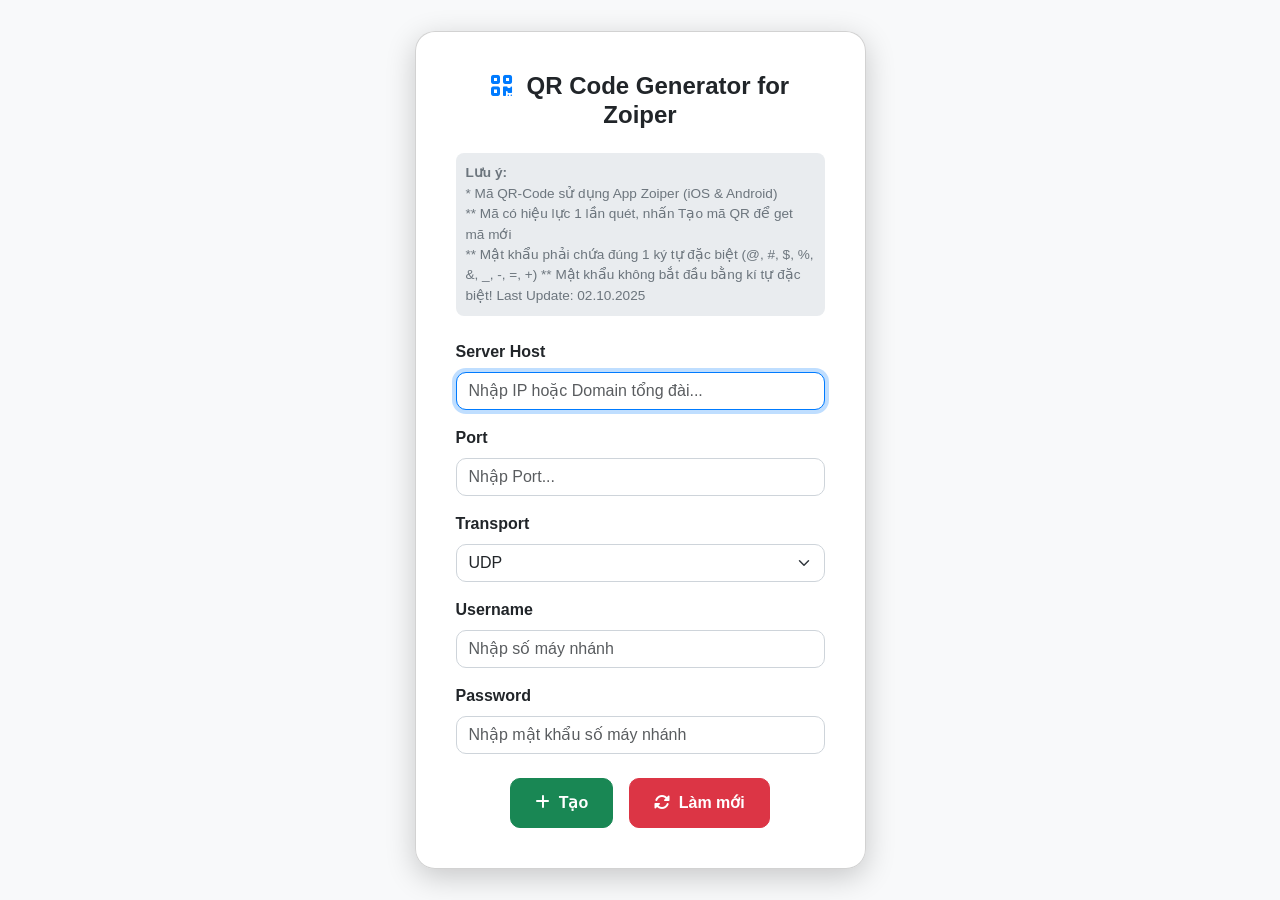
==== index.html @ 26982e1b "Update index.html" ====
<!DOCTYPE html>
<html lang="en">
<head>
  <title>QR Code Generator for Zoiper</title>
  <link rel="icon" type="image/x-icon" href="https://github.com/haona93/Zoiper-QRcode/blob/a298272859571792dbaa743cab54191235fa89ee/voip.png?raw=true">
  <meta charset="utf-8">
  <meta name="viewport" content="width=device-width, initial-scale=1">
  <link rel="stylesheet" href="https://cdn.jsdelivr.net/npm/bootstrap@5.3.0/dist/css/bootstrap.min.css">
  <link rel="stylesheet" href="https://cdnjs.cloudflare.com/ajax/libs/font-awesome/6.4.0/css/all.min.css">
  <style>
    body {
      background: url('https://github.com/haona93/Zoiper-QRcode/blob/main/High_resolution_wallpaper_background_ID_77701653372.jpg?raw=true') no-repeat center fixed;
      background-size: cover;
      background-color: #f8f9fa;
      font-family: 'Segoe UI', Tahoma, Geneva, Verdana, sans-serif;
      min-height: 100vh;
      display: flex;
      align-items: center;
      justify-content: center;
    }
    .card {
      border-radius: 20px;
      box-shadow: 0 8px 30px rgba(0, 0, 0, 0.2);
      background: rgba(255, 255, 255, 0.95);
      transition: transform 0.3s ease;
    }
    .card:hover {
      transform: translateY(-5px);
    }
    .form-control, .form-select {
      border-radius: 10px;
      border: 1px solid #ced4da;
      transition: border-color 0.3s, box-shadow 0.3s;
    }
    .form-control:focus, .form-select:focus {
      border-color: #007bff;
      box-shadow: 0 0 0 0.25rem rgba(0, 123, 255, 0.25);
    }
    .btn {
      border-radius: 10px;
      padding: 12px 24px;
      font-weight: 600;
      transition: transform 0.2s, background-color 0.3s;
    }
    .btn:hover {
      transform: translateY(-2px);
    }
    .note {
      font-size: 0.85rem;
      color: #6c757d;
      background: #e9ecef;
      padding: 10px;
      border-radius: 8px;
    }
    .header-icon {
      color: #007bff;
      font-size: 1.5rem;
    }
    .error-message {
      color: #dc3545;
      font-size: 0.9rem;
      display: none;
      margin-top: 5px;
    }
    .spinner {
      display: none;
      margin-left: 10px;
    }
    .modal-content {
      border-radius: 15px;
      background: rgba(255, 255, 255, 0.95);
    }
    .modal-body img {
      max-width: 100%;
      height: auto;
      display: block;
      margin: 0 auto;
    }
    .modal-body .error {
      color: #dc3545;
      text-align: center;
      font-weight: 500;
    }
    .toast-container {
      position: fixed;
      top: 20px;
      right: 20px;
      z-index: 1055;
    }
    .toast {
      border-radius: 10px;
      box-shadow: 0 4px 10px rgba(0, 0, 0, 0.2);
    }
  </style>
</head>
<body>
  <div class="container">
    <div class="row justify-content-center">
      <div class="col-md-6 col-lg-5">
        <div class="card p-4">
          <div class="card-body">
            <h4 class="text-center mb-4">
              <i class="fas fa-qrcode header-icon me-2"></i>
              <b>QR Code Generator for Zoiper</b>
            </h4>
            <p class="note mb-4">
              <b>Lưu ý:</b><br>
              * Mã QR-Code sử dụng App Zoiper (iOS & Android)<br>
              ** Mã có hiệu lực 1 lần quét, nhấn Tạo mã QR để get mã mới<br>
              ** Mật khẩu phải chứa đúng 1 ký tự đặc biệt (@, #, $, %, &, _, -, =, +)
              ** Mật khẩu không bắt đầu bằng kí tự đặc biệt!
              Last Update: 02.10.2025
            </p>
            <form id="myForm" onsubmit="return postQR();">
              <div class="mb-3">
                <label for="dm" class="form-label"><b>Server Host</b></label>
                <input type="text" class="form-control" id="dm" placeholder="Nhập IP hoặc Domain tổng đài..." required autofocus>
              </div>
              <div class="mb-3">
                <label for="tsp" class="form-label"><b>Port</b></label>
                <input type="text" class="form-control" id="tsp" placeholder="Nhập Port..." required pattern="\d+">
                <div id="tsp-error" class="error-message">Port phải là số.</div>
              </div>
              <div class="mb-3">
                <label for="transp" class="form-label"><b>Transport</b></label>
                <select class="form-select" id="transp" required>
                  <option value="0">UDP</option>
                  <option value="2">TLS</option>
                  <option value="1">TCP</option>
                </select>
              </div>
              <div class="mb-3">
                <label for="user" class="form-label"><b>Username</b></label>
                <input type="text" class="form-control" id="user" placeholder="Nhập số máy nhánh" required>
              </div>
              <div class="mb-4">
                <label for="pass" class="form-label"><b>Password</b></label>
                <input type="password" class="form-control" id="pass" placeholder="Nhập mật khẩu số máy nhánh" required>
                <div id="pass-error" class="error-message">Mật khẩu phải chứa đúng 1 ký tự đặc biệt (@, #, $, %, &, _, -, =, +).</div>
              </div>
              <div class="d-grid gap-2 d-md-flex justify-content-md-center">
                <button type="submit" class="btn btn-success me-md-2">
                  <i class="fas fa-plus me-1"></i> Tạo
                  <span class="spinner-border spinner-border-sm spinner"></span>
                </button>
                <button type="reset" class="btn btn-danger"><i class="fas fa-sync-alt me-1"></i> Làm mới</button>
              </div>
            </form>
          </div>
        </div>
      </div>
    </div>
  </div>

  <!-- Modal for displaying QR code -->
  <div class="modal fade" id="qrModal" tabindex="-1" aria-labelledby="qrModalLabel" aria-hidden="true">
    <div class="modal-dialog modal-dialog-centered">
      <div class="modal-content">
        <div class="modal-header">
          <h5 class="modal-title" id="qrModalLabel">Mã QR Zoiper</h5>
          <button type="button" class="btn-close" data-bs-dismiss="modal" aria-label="Close"></button>
        </div>
        <div class="modal-body">
          <div id="qr-error" class="error" style="display: none;">Không thể tải mã QR. Vui lòng kiểm tra thông tin hoặc thử lại.</div>
          <img id="qrImage" src="" alt="QR Code" style="display: none;">
        </div>
        <div class="modal-footer">
          <button type="button" class="btn btn-secondary" data-bs-dismiss="modal">Đóng</button>
        </div>
      </div>
    </div>
  </div>

  <!-- Toast container for notifications -->
  <div class="toast-container">
    <div class="toast" id="notificationToast" role="alert" aria-live="assertive" aria-atomic="true">
      <div class="toast-header">
        <strong class="me-auto" id="toastTitle"></strong>
        <button type="button" class="btn-close" data-bs-dismiss="toast" aria-label="Close"></button>
      </div>
      <div class="toast-body" id="toastBody"></div>
    </div>
  </div>

  <script src="https://cdn.jsdelivr.net/npm/bootstrap@5.3.0/dist/js/bootstrap.bundle.min.js"></script>
  <script>
    // Function to show toast notification
    function showToast(title, message, isError = true) {
      const toast = document.getElementById('notificationToast');
      const toastTitle = document.getElementById('toastTitle');
      const toastBody = document.getElementById('toastBody');
      toastTitle.textContent = title;
      toastBody.textContent = message;
      toast.classList.remove('bg-success', 'bg-danger', 'text-white');
      toast.classList.add(isError ? 'bg-danger' : 'bg-success', 'text-white');
      const bsToast = new bootstrap.Toast(toast);
      bsToast.show();
    }

    function postQR() {
// Get form inputs
  var u = document.getElementById("user").value.trim();
  var p = document.getElementById("pass").value.trim();
  var tsp = document.getElementById("tsp").value.trim();
  var dm = document.getElementById("dm").value.trim();
  var transp = document.getElementById("transp").value;

// Thêm timestamp để tạo URL mới mỗi lần (giải quyết vấn đề single-use)
  var ts = Date.now();  // Timestamp milliseconds hiện tại
      // Show spinner
      document.querySelector('.spinner').style.display = 'inline-block';

      // Reset error messages
      document.getElementById('tsp-error').style.display = 'none';
      document.getElementById('pass-error').style.display = 'none';
      document.getElementById('qr-error').style.display = 'none';
      document.getElementById('qrImage').style.display = 'none';

      // Validate inputs
      if (!u || !p || !tsp || !dm || !transp) {
        showToast('Lỗi', 'Vui lòng điền đầy đủ thông tin!');
        document.querySelector('.spinner').style.display = 'none';
        return false;
      }

      // Validate port (must be numeric)
      if (!/^\d+$/.test(tsp)) {
        document.getElementById('tsp-error').style.display = 'block';
        showToast('Lỗi', 'Port phải là số!');
        document.querySelector('.spinner').style.display = 'none';
        return false;
      }

      // Validate password (must contain exactly one special character)
      if (!/^[a-zA-Z0-9]*[@#$%&_\-=+][a-zA-Z0-9]*$/.test(p)) {
        document.getElementById('pass-error').style.display = 'block';
        showToast('Lỗi', 'Mật khẩu phải chứa đúng 1 ký tự đặc biệt (@, #, $, %, &, _, -, =, +) và không bắt đầu bằng KTDB!');
        document.querySelector('.spinner').style.display = 'none';
        return false;
      }

      // Encode inputs
      u = encodeURIComponent(u);
      p = encodeURIComponent(p);
      tsp = encodeURIComponent(tsp);
      dm = encodeURIComponent(dm);
      transp = encodeURIComponent(transp);

      // Construct URL
     // var url = `https://oem.zoiper.com/qr.php?provider_id=ae45d54c7179618d6e529a6219c0aa80&u=${u}&h=${dm}:${tsp}&p=${p}&tr=${transp}`;
      //console.log('Generated QR URL:', url); // Log URL for debugging
// Construct URL với tham số ts mới
  var url = `https://oem.zoiper.com/qr.php?provider_id=ae45d54c7179618d6e529a6219c0aa80&u=${u}&h=${dm}:${tsp}&p=${p}&tr=${transp}&ts=${ts}`;
      // Show QR code in modal
      try {
        var qrImage = document.getElementById('qrImage');
        qrImage.src = url;
        qrImage.style.display = 'none';
        qrImage.onerror = function() {
          console.error('Failed to load QR code from URL:', url);
          document.getElementById('qr-error').style.display = 'block';
          showToast('Lỗi', 'Không thể tải mã QR. Vui lòng kiểm tra thông tin hoặc thử lại.');
          document.querySelector('.spinner').style.display = 'none';
        };
        qrImage.onload = function() {
          document.getElementById('qrImage').style.display = 'block';
          document.querySelector('.spinner').style.display = 'none';
          showToast('Thành công', 'Tạo mã QR thành công, quét bằng Zoiper!', false);
          var modal = new bootstrap.Modal(document.getElementById('qrModal'));
          modal.show();
        };
      } catch (e) {
        console.error('Error generating QR code:', e);
        document.getElementById('qr-error').style.display = 'block';
        showToast('Lỗi', 'Lỗi khi tạo mã QR: ' + e.message);
        document.querySelector('.spinner').style.display = 'none';
      }

      return false;
    }

    // Reset form and error messages on reset button click
    document.querySelector('form').addEventListener('reset', function() {
      document.getElementById('tsp-error').style.display = 'none';
      document.getElementById('pass-error').style.display = 'none';
      document.getElementById('qr-error').style.display = 'none';
      document.getElementById('qrImage').style.display = 'none';
      document.querySelector('.spinner').style.display = 'none';
    });
  </script>
</body>
</html>
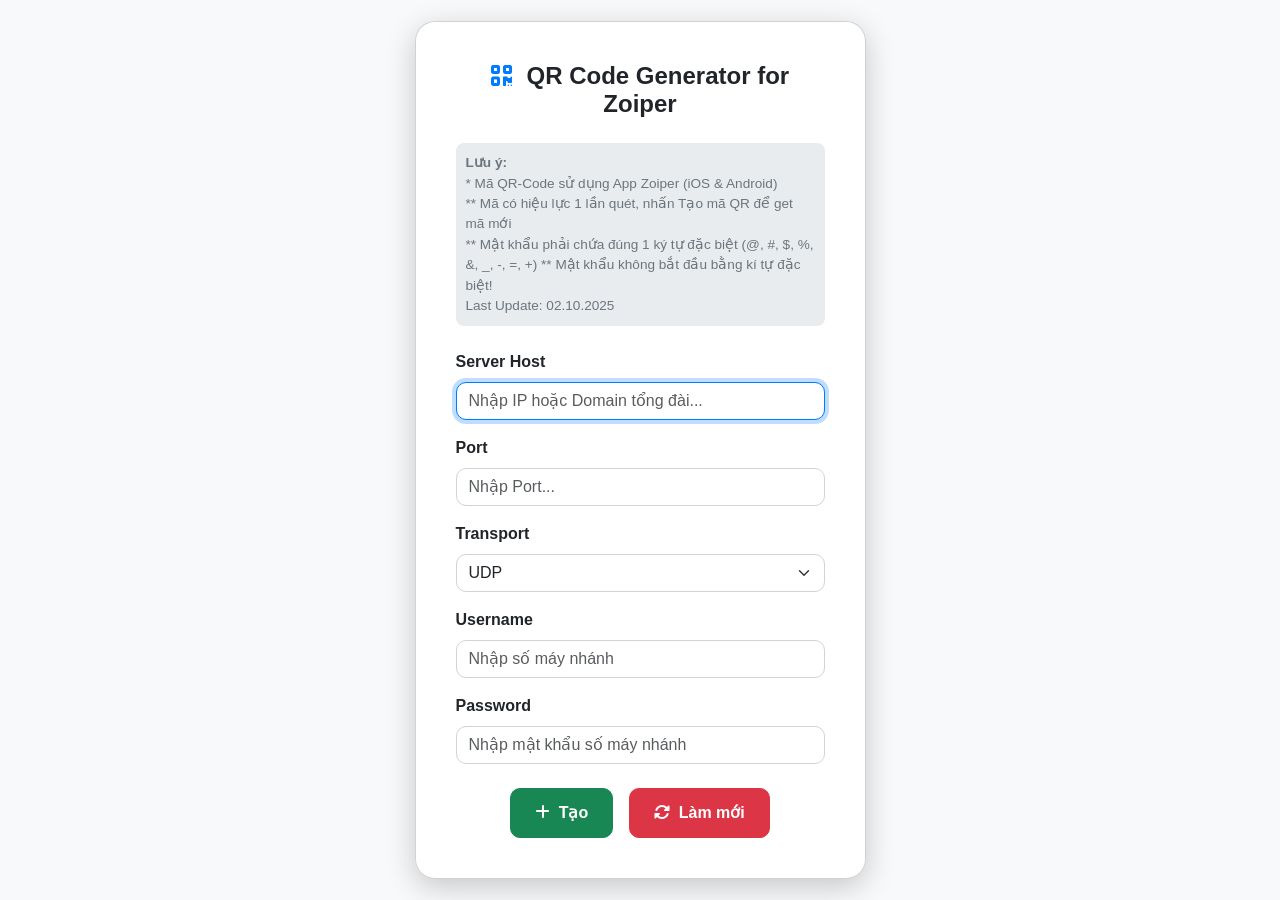
==== commit c66ea802: "Update index.html" ====
--- a/index.html
+++ b/index.html
@@ -108,7 +108,7 @@
               * Mã QR-Code sử dụng App Zoiper (iOS & Android)<br>
               ** Mã có hiệu lực 1 lần quét, nhấn Tạo mã QR để get mã mới<br>
               ** Mật khẩu phải chứa đúng 1 ký tự đặc biệt (@, #, $, %, &, _, -, =, +)
-              ** Mật khẩu không bắt đầu bằng kí tự đặc biệt!
+              ** Mật khẩu không bắt đầu bằng kí tự đặc biệt!<br>
               Last Update: 02.10.2025
             </p>
             <form id="myForm" onsubmit="return postQR();">
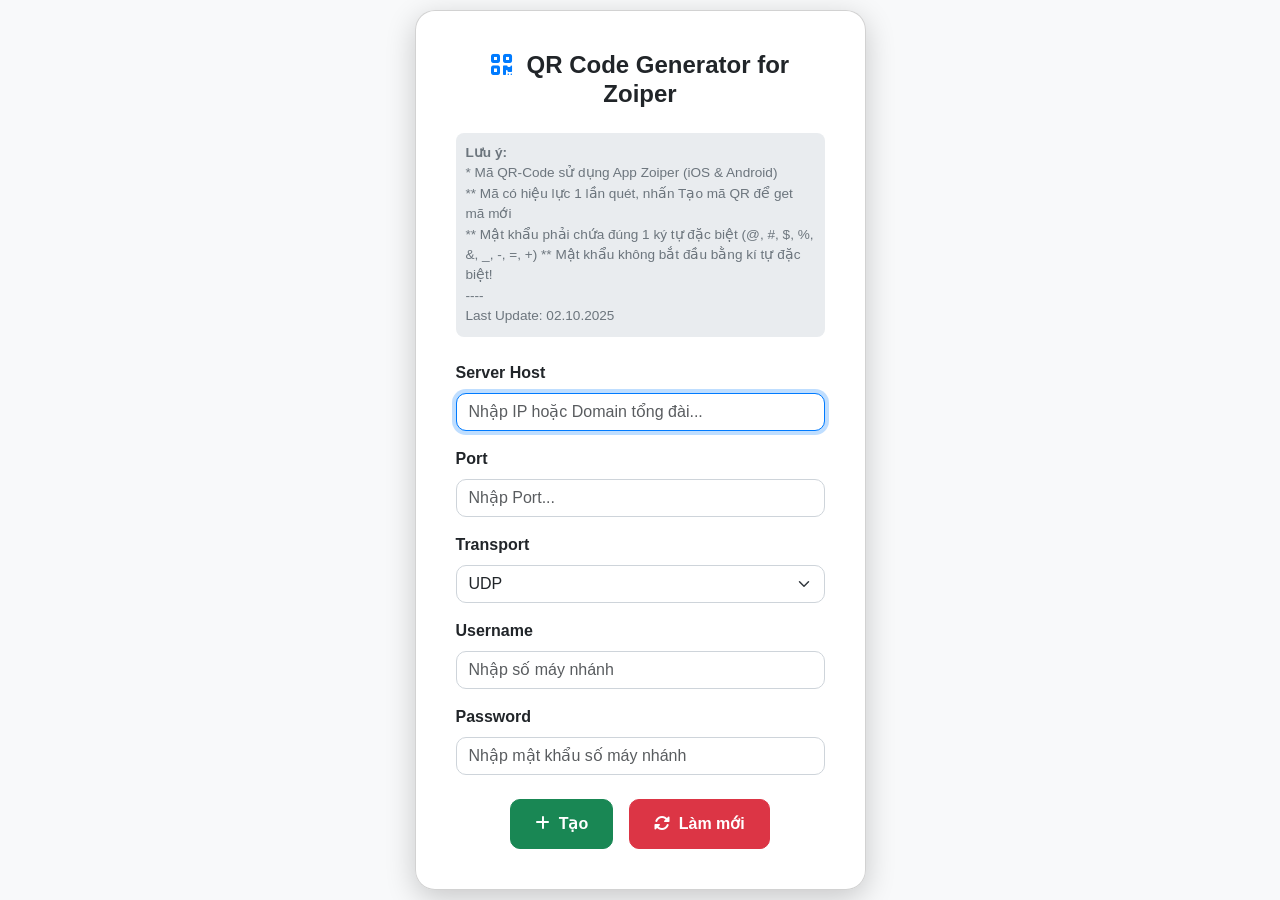
==== commit 65bff1e5: "Update index.html" ====
--- a/index.html
+++ b/index.html
@@ -109,6 +109,7 @@
               ** Mã có hiệu lực 1 lần quét, nhấn Tạo mã QR để get mã mới<br>
               ** Mật khẩu phải chứa đúng 1 ký tự đặc biệt (@, #, $, %, &, _, -, =, +)
               ** Mật khẩu không bắt đầu bằng kí tự đặc biệt!<br>
+              ----<br>
               Last Update: 02.10.2025
             </p>
             <form id="myForm" onsubmit="return postQR();">
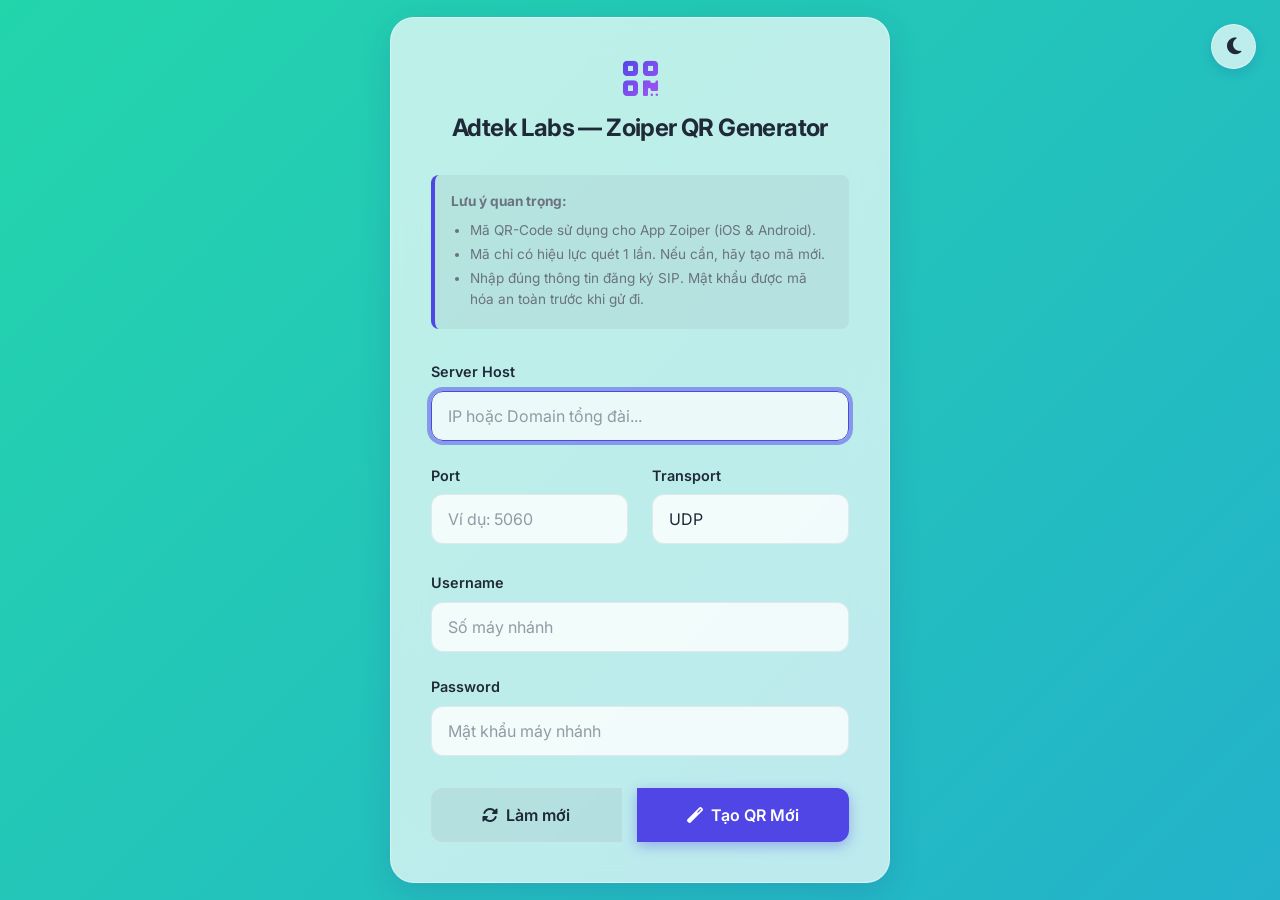
==== commit 14ec3e75: "refactor: tach CSS/JS rieng, giao dien Glassmorphism, dark mode, bo rang buoc mat khau" ====
--- a/index.html
+++ b/index.html
@@ -1,293 +1,123 @@
 <!DOCTYPE html>
-<html lang="en">
+<html lang="en" data-theme="light">
 <head>
-  <title>QR Code Generator for Zoiper</title>
-  <link rel="icon" type="image/x-icon" href="https://github.com/haona93/Zoiper-QRcode/blob/a298272859571792dbaa743cab54191235fa89ee/voip.png?raw=true">
   <meta charset="utf-8">
   <meta name="viewport" content="width=device-width, initial-scale=1">
+  <title>Adtek Labs - Zoiper QR Generator</title>
+  
+  <link rel="icon" type="image/x-icon" href="voip.png">
+  
+  <!-- Fonts & Icons -->
+  <link rel="stylesheet" href="https://cdnjs.cloudflare.com/ajax/libs/font-awesome/6.4.0/css/all.min.css">
+  <link href="https://fonts.googleapis.com/css2?family=Inter:wght@400;500;600;700&display=swap" rel="stylesheet">
+  
+  <!-- Bootstrap -->
   <link rel="stylesheet" href="https://cdn.jsdelivr.net/npm/bootstrap@5.3.0/dist/css/bootstrap.min.css">
-  <link rel="stylesheet" href="https://cdnjs.cloudflare.com/ajax/libs/font-awesome/6.4.0/css/all.min.css">
-  <style>
-    body {
-      background: url('https://github.com/haona93/Zoiper-QRcode/blob/main/High_resolution_wallpaper_background_ID_77701653372.jpg?raw=true') no-repeat center fixed;
-      background-size: cover;
-      background-color: #f8f9fa;
-      font-family: 'Segoe UI', Tahoma, Geneva, Verdana, sans-serif;
-      min-height: 100vh;
-      display: flex;
-      align-items: center;
-      justify-content: center;
-    }
-    .card {
-      border-radius: 20px;
-      box-shadow: 0 8px 30px rgba(0, 0, 0, 0.2);
-      background: rgba(255, 255, 255, 0.95);
-      transition: transform 0.3s ease;
-    }
-    .card:hover {
-      transform: translateY(-5px);
-    }
-    .form-control, .form-select {
-      border-radius: 10px;
-      border: 1px solid #ced4da;
-      transition: border-color 0.3s, box-shadow 0.3s;
-    }
-    .form-control:focus, .form-select:focus {
-      border-color: #007bff;
-      box-shadow: 0 0 0 0.25rem rgba(0, 123, 255, 0.25);
-    }
-    .btn {
-      border-radius: 10px;
-      padding: 12px 24px;
-      font-weight: 600;
-      transition: transform 0.2s, background-color 0.3s;
-    }
-    .btn:hover {
-      transform: translateY(-2px);
-    }
-    .note {
-      font-size: 0.85rem;
-      color: #6c757d;
-      background: #e9ecef;
-      padding: 10px;
-      border-radius: 8px;
-    }
-    .header-icon {
-      color: #007bff;
-      font-size: 1.5rem;
-    }
-    .error-message {
-      color: #dc3545;
-      font-size: 0.9rem;
-      display: none;
-      margin-top: 5px;
-    }
-    .spinner {
-      display: none;
-      margin-left: 10px;
-    }
-    .modal-content {
-      border-radius: 15px;
-      background: rgba(255, 255, 255, 0.95);
-    }
-    .modal-body img {
-      max-width: 100%;
-      height: auto;
-      display: block;
-      margin: 0 auto;
-    }
-    .modal-body .error {
-      color: #dc3545;
-      text-align: center;
-      font-weight: 500;
-    }
-    .toast-container {
-      position: fixed;
-      top: 20px;
-      right: 20px;
-      z-index: 1055;
-    }
-    .toast {
-      border-radius: 10px;
-      box-shadow: 0 4px 10px rgba(0, 0, 0, 0.2);
-    }
-  </style>
+  
+  <!-- Custom CSS -->
+  <link rel="stylesheet" href="css/style.css">
 </head>
 <body>
-  <div class="container">
-    <div class="row justify-content-center">
-      <div class="col-md-6 col-lg-5">
-        <div class="card p-4">
-          <div class="card-body">
-            <h4 class="text-center mb-4">
-              <i class="fas fa-qrcode header-icon me-2"></i>
-              <b>QR Code Generator for Zoiper</b>
-            </h4>
-            <p class="note mb-4">
-              <b>Lưu ý:</b><br>
-              * Mã QR-Code sử dụng App Zoiper (iOS & Android)<br>
-              ** Mã có hiệu lực 1 lần quét, nhấn Tạo mã QR để get mã mới<br>
-              ** Mật khẩu phải chứa đúng 1 ký tự đặc biệt (@, #, $, %, &, _, -, =, +)
-              ** Mật khẩu không bắt đầu bằng kí tự đặc biệt!<br>
-              ----<br>
-              Last Update: 02.10.2025
-            </p>
-            <form id="myForm" onsubmit="return postQR();">
-              <div class="mb-3">
-                <label for="dm" class="form-label"><b>Server Host</b></label>
-                <input type="text" class="form-control" id="dm" placeholder="Nhập IP hoặc Domain tổng đài..." required autofocus>
-              </div>
-              <div class="mb-3">
-                <label for="tsp" class="form-label"><b>Port</b></label>
-                <input type="text" class="form-control" id="tsp" placeholder="Nhập Port..." required pattern="\d+">
-                <div id="tsp-error" class="error-message">Port phải là số.</div>
-              </div>
-              <div class="mb-3">
-                <label for="transp" class="form-label"><b>Transport</b></label>
-                <select class="form-select" id="transp" required>
-                  <option value="0">UDP</option>
-                  <option value="2">TLS</option>
-                  <option value="1">TCP</option>
-                </select>
-              </div>
-              <div class="mb-3">
-                <label for="user" class="form-label"><b>Username</b></label>
-                <input type="text" class="form-control" id="user" placeholder="Nhập số máy nhánh" required>
-              </div>
-              <div class="mb-4">
-                <label for="pass" class="form-label"><b>Password</b></label>
-                <input type="password" class="form-control" id="pass" placeholder="Nhập mật khẩu số máy nhánh" required>
-                <div id="pass-error" class="error-message">Mật khẩu phải chứa đúng 1 ký tự đặc biệt (@, #, $, %, &, _, -, =, +).</div>
-              </div>
-              <div class="d-grid gap-2 d-md-flex justify-content-md-center">
-                <button type="submit" class="btn btn-success me-md-2">
-                  <i class="fas fa-plus me-1"></i> Tạo
-                  <span class="spinner-border spinner-border-sm spinner"></span>
-                </button>
-                <button type="reset" class="btn btn-danger"><i class="fas fa-sync-alt me-1"></i> Làm mới</button>
-              </div>
-            </form>
+
+  <!-- Theme Toggle Button -->
+  <button id="theme-toggle" class="theme-toggle" aria-label="Toggle Dark Mode" title="Toggle Mode">
+    <i class="fas fa-moon"></i>
+    <i class="fas fa-sun"></i>
+  </button>
+
+  <div class="container h-100 d-flex align-items-center justify-content-center">
+    <!-- Main Glass Card -->
+    <div class="glass-card">
+      <div class="card-header">
+        <i class="fas fa-qrcode header-icon"></i>
+        <h4>Adtek Labs &mdash; Zoiper QR Generator</h4>
+      </div>
+      
+      <div class="info-banner">
+        <b>Lưu ý quan trọng:</b>
+        <ul>
+          <li>Mã QR-Code sử dụng cho App Zoiper (iOS & Android).</li>
+          <li>Mã chỉ có hiệu lực quét 1 lần. Nếu cần, hãy tạo mã mới.</li>
+          <li>Nhập đúng thông tin đăng ký SIP. Mật khẩu được mã hóa an toàn trước khi gử đi.</li>
+        </ul>
+      </div>
+
+      <form id="qrForm">
+        <div class="form-group">
+          <label for="dm" class="form-label">Server Host</label>
+          <input type="text" class="form-control" id="dm" placeholder="IP hoặc Domain tổng đài..." required autofocus>
+        </div>
+
+        <div class="row">
+          <div class="col-md-6 form-group">
+            <label for="tsp" class="form-label">Port</label>
+            <input type="text" class="form-control" id="tsp" placeholder="Ví dụ: 5060" required pattern="\d+">
+            <div id="tsp-error" class="error-message"><i class="fas fa-exclamation-circle"></i> Port phải là số.</div>
           </div>
+          <div class="col-md-6 form-group">
+            <label for="transp" class="form-label">Transport</label>
+            <select class="form-select" id="transp" required>
+              <option value="0">UDP</option>
+              <option value="1">TCP</option>
+              <option value="2">TLS</option>
+            </select>
+          </div>
+        </div>
+
+        <div class="form-group">
+          <label for="user" class="form-label">Username</label>
+          <input type="text" class="form-control" id="user" placeholder="Số máy nhánh" required>
+        </div>
+
+        <div class="form-group mb-4">
+          <label for="pass" class="form-label">Password</label>
+          <input type="password" class="form-control" id="pass" placeholder="Mật khẩu máy nhánh" required>
+        </div>
+
+        <div class="btn-group">
+          <button type="button" id="resetBtn" class="btn btn-secondary" onclick="document.getElementById('qrForm').reset()">
+            <i class="fas fa-sync-alt"></i> Làm mới
+          </button>
+          <button type="submit" id="submitBtn" class="btn btn-primary">
+            <i class="fas fa-magic"></i> Tạo QR Mới
+            <div class="spinner"></div>
+          </button>
+        </div>
+      </form>
+    </div>
+  </div>
+
+  <!-- QR Modal -->
+  <div class="modal fade" id="qrModal" tabindex="-1" aria-labelledby="qrModalLabel" aria-hidden="true">
+    <div class="modal-dialog modal-dialog-centered modal-sm">
+      <div class="modal-content glass-modal text-center p-3">
+        <div class="modal-header border-0 pb-0 justify-content-between">
+          <h5 class="modal-title w-100" id="qrModalLabel">Mã QR Của Bạn</h5>
+          <button type="button" class="btn-close" data-bs-dismiss="modal" aria-label="Close"></button>
+        </div>
+        <div class="modal-body">
+          <div id="qr-error" class="error-message text-center" style="display:none;">Không thể tải mã QR!</div>
+          <img id="qrImage" src="" alt="QR Code" class="img-fluid mx-auto d-block rounded" style="display: none; max-width: 200px;">
+          <p class="text-muted mt-3 small mb-0">Quét mã này bằng Zoiper trên điện thoại của bạn.</p>
         </div>
       </div>
     </div>
   </div>
 
-  <!-- Modal for displaying QR code -->
-  <div class="modal fade" id="qrModal" tabindex="-1" aria-labelledby="qrModalLabel" aria-hidden="true">
-    <div class="modal-dialog modal-dialog-centered">
-      <div class="modal-content">
-        <div class="modal-header">
-          <h5 class="modal-title" id="qrModalLabel">Mã QR Zoiper</h5>
-          <button type="button" class="btn-close" data-bs-dismiss="modal" aria-label="Close"></button>
-        </div>
-        <div class="modal-body">
-          <div id="qr-error" class="error" style="display: none;">Không thể tải mã QR. Vui lòng kiểm tra thông tin hoặc thử lại.</div>
-          <img id="qrImage" src="" alt="QR Code" style="display: none;">
-        </div>
-        <div class="modal-footer">
-          <button type="button" class="btn btn-secondary" data-bs-dismiss="modal">Đóng</button>
-        </div>
+  <!-- Toast Notification -->
+  <div class="toast-container position-fixed top-0 end-0 p-3">
+    <div id="notificationToast" class="toast border-0" role="alert" aria-live="assertive" aria-atomic="true">
+      <div class="toast-header bg-transparent text-white border-0">
+        <strong class="me-auto" id="toastTitle"></strong>
+        <button type="button" class="btn-close btn-close-white" data-bs-dismiss="toast" aria-label="Close"></button>
       </div>
+      <div class="toast-body fw-medium" id="toastBody"></div>
     </div>
   </div>
 
-  <!-- Toast container for notifications -->
-  <div class="toast-container">
-    <div class="toast" id="notificationToast" role="alert" aria-live="assertive" aria-atomic="true">
-      <div class="toast-header">
-        <strong class="me-auto" id="toastTitle"></strong>
-        <button type="button" class="btn-close" data-bs-dismiss="toast" aria-label="Close"></button>
-      </div>
-      <div class="toast-body" id="toastBody"></div>
-    </div>
-  </div>
+  <!-- Bootstrap & Custom JS -->
+  <script src="https://cdn.jsdelivr.net/npm/bootstrap@5.3.0/dist/js/bootstrap.bundle.min.js"></script>
+  <script src="js/main.js"></script>
 
-  <script src="https://cdn.jsdelivr.net/npm/bootstrap@5.3.0/dist/js/bootstrap.bundle.min.js"></script>
-  <script>
-    // Function to show toast notification
-    function showToast(title, message, isError = true) {
-      const toast = document.getElementById('notificationToast');
-      const toastTitle = document.getElementById('toastTitle');
-      const toastBody = document.getElementById('toastBody');
-      toastTitle.textContent = title;
-      toastBody.textContent = message;
-      toast.classList.remove('bg-success', 'bg-danger', 'text-white');
-      toast.classList.add(isError ? 'bg-danger' : 'bg-success', 'text-white');
-      const bsToast = new bootstrap.Toast(toast);
-      bsToast.show();
-    }
-
-    function postQR() {
-// Get form inputs
-  var u = document.getElementById("user").value.trim();
-  var p = document.getElementById("pass").value.trim();
-  var tsp = document.getElementById("tsp").value.trim();
-  var dm = document.getElementById("dm").value.trim();
-  var transp = document.getElementById("transp").value;
-
-// Thêm timestamp để tạo URL mới mỗi lần (giải quyết vấn đề single-use)
-  var ts = Date.now();  // Timestamp milliseconds hiện tại
-      // Show spinner
-      document.querySelector('.spinner').style.display = 'inline-block';
-
-      // Reset error messages
-      document.getElementById('tsp-error').style.display = 'none';
-      document.getElementById('pass-error').style.display = 'none';
-      document.getElementById('qr-error').style.display = 'none';
-      document.getElementById('qrImage').style.display = 'none';
-
-      // Validate inputs
-      if (!u || !p || !tsp || !dm || !transp) {
-        showToast('Lỗi', 'Vui lòng điền đầy đủ thông tin!');
-        document.querySelector('.spinner').style.display = 'none';
-        return false;
-      }
-
-      // Validate port (must be numeric)
-      if (!/^\d+$/.test(tsp)) {
-        document.getElementById('tsp-error').style.display = 'block';
-        showToast('Lỗi', 'Port phải là số!');
-        document.querySelector('.spinner').style.display = 'none';
-        return false;
-      }
-
-      // Validate password (must contain exactly one special character)
-      if (!/^[a-zA-Z0-9]*[@#$%&_\-=+][a-zA-Z0-9]*$/.test(p)) {
-        document.getElementById('pass-error').style.display = 'block';
-        showToast('Lỗi', 'Mật khẩu phải chứa đúng 1 ký tự đặc biệt (@, #, $, %, &, _, -, =, +) và không bắt đầu bằng KTDB!');
-        document.querySelector('.spinner').style.display = 'none';
-        return false;
-      }
-
-      // Encode inputs
-      u = encodeURIComponent(u);
-      p = encodeURIComponent(p);
-      tsp = encodeURIComponent(tsp);
-      dm = encodeURIComponent(dm);
-      transp = encodeURIComponent(transp);
-
-      // Construct URL
-     // var url = `https://oem.zoiper.com/qr.php?provider_id=ae45d54c7179618d6e529a6219c0aa80&u=${u}&h=${dm}:${tsp}&p=${p}&tr=${transp}`;
-      //console.log('Generated QR URL:', url); // Log URL for debugging
-// Construct URL với tham số ts mới
-  var url = `https://oem.zoiper.com/qr.php?provider_id=ae45d54c7179618d6e529a6219c0aa80&u=${u}&h=${dm}:${tsp}&p=${p}&tr=${transp}&ts=${ts}`;
-      // Show QR code in modal
-      try {
-        var qrImage = document.getElementById('qrImage');
-        qrImage.src = url;
-        qrImage.style.display = 'none';
-        qrImage.onerror = function() {
-          console.error('Failed to load QR code from URL:', url);
-          document.getElementById('qr-error').style.display = 'block';
-          showToast('Lỗi', 'Không thể tải mã QR. Vui lòng kiểm tra thông tin hoặc thử lại.');
-          document.querySelector('.spinner').style.display = 'none';
-        };
-        qrImage.onload = function() {
-          document.getElementById('qrImage').style.display = 'block';
-          document.querySelector('.spinner').style.display = 'none';
-          showToast('Thành công', 'Tạo mã QR thành công, quét bằng Zoiper!', false);
-          var modal = new bootstrap.Modal(document.getElementById('qrModal'));
-          modal.show();
-        };
-      } catch (e) {
-        console.error('Error generating QR code:', e);
-        document.getElementById('qr-error').style.display = 'block';
-        showToast('Lỗi', 'Lỗi khi tạo mã QR: ' + e.message);
-        document.querySelector('.spinner').style.display = 'none';
-      }
-
-      return false;
-    }
-
-    // Reset form and error messages on reset button click
-    document.querySelector('form').addEventListener('reset', function() {
-      document.getElementById('tsp-error').style.display = 'none';
-      document.getElementById('pass-error').style.display = 'none';
-      document.getElementById('qr-error').style.display = 'none';
-      document.getElementById('qrImage').style.display = 'none';
-      document.querySelector('.spinner').style.display = 'none';
-    });
-  </script>
 </body>
 </html>
--- a/css/style.css
+++ b/css/style.css
@@ -0,0 +1,362 @@
+:root {
+  /* Colors */
+  --primary-color: #4f46e5;
+  --primary-hover: #4338ca;
+  --bg-gradient-1: #ee7752;
+  --bg-gradient-2: #e73c7e;
+  --bg-gradient-3: #23a6d5;
+  --bg-gradient-4: #23d5ab;
+  
+  /* Glassmorphism Light */
+  --glass-bg: rgba(255, 255, 255, 0.7);
+  --glass-border: rgba(255, 255, 255, 0.4);
+  --glass-shadow: rgba(31, 38, 135, 0.15);
+  
+  /* Text */
+  --text-main: #1f2937;
+  --text-muted: #6b7280;
+  
+  /* Inputs */
+  --input-bg: rgba(255, 255, 255, 0.8);
+  --input-border: rgba(209, 213, 219, 0.5);
+  --input-focus: rgba(79, 70, 229, 0.5);
+  
+  /* Utilities */
+  --border-radius-lg: 24px;
+  --border-radius-md: 12px;
+  --transition: all 0.3s cubic-bezier(0.4, 0, 0.2, 1);
+}
+
+[data-theme="dark"] {
+  --primary-color: #6366f1;
+  --primary-hover: #818cf8;
+  
+  /* Dark animated gradient */
+  --bg-gradient-1: #0f2027;
+  --bg-gradient-2: #203a43;
+  --bg-gradient-3: #2c5364;
+  --bg-gradient-4: #15222b;
+  
+  /* Glassmorphism Dark */
+  --glass-bg: rgba(17, 24, 39, 0.75);
+  --glass-border: rgba(255, 255, 255, 0.08);
+  --glass-shadow: rgba(0, 0, 0, 0.4);
+  
+  /* Text */
+  --text-main: #f3f4f6;
+  --text-muted: #9ca3af;
+  
+  /* Inputs */
+  --input-bg: rgba(55, 65, 81, 0.85);
+  --input-border: rgba(107, 114, 128, 0.5);
+  --input-focus: rgba(99, 102, 241, 0.5);
+}
+
+@keyframes gradientBG {
+  0% { background-position: 0% 50%; }
+  50% { background-position: 100% 50%; }
+  100% { background-position: 0% 50%; }
+}
+
+body {
+  font-family: 'Inter', system-ui, -apple-system, sans-serif;
+  margin: 0;
+  padding: 0;
+  min-height: 100vh;
+  display: flex;
+  align-items: center;
+  justify-content: center;
+  background: linear-gradient(-45deg, var(--bg-gradient-1), var(--bg-gradient-2), var(--bg-gradient-3), var(--bg-gradient-4));
+  background-size: 400% 400%;
+  animation: gradientBG 15s ease infinite;
+  color: var(--text-main);
+  transition: var(--transition);
+}
+
+/* Glass Card */
+.glass-card {
+  background: var(--glass-bg);
+  backdrop-filter: blur(16px);
+  -webkit-backdrop-filter: blur(16px);
+  border: 1px solid var(--glass-border);
+  border-radius: var(--border-radius-lg);
+  box-shadow: 0 8px 32px 0 var(--glass-shadow);
+  padding: 2.5rem;
+  width: 100%;
+  max-width: 500px;
+  transition: var(--transition);
+}
+
+/* Header */
+.card-header {
+  text-align: center;
+  margin-bottom: 2rem;
+}
+
+.header-icon {
+  font-size: 2.5rem;
+  color: var(--primary-color);
+  margin-bottom: 1rem;
+  display: inline-block;
+  background: linear-gradient(135deg, var(--primary-color), #a855f7);
+  -webkit-background-clip: text;
+  background-clip: text;
+  -webkit-text-fill-color: transparent;
+  animation: pulse 2s infinite;
+}
+
+@keyframes pulse {
+  0% { transform: scale(1); }
+  50% { transform: scale(1.05); }
+  100% { transform: scale(1); }
+}
+
+h4 {
+  font-weight: 700;
+  margin: 0;
+  color: var(--text-main);
+  letter-spacing: -0.025em;
+}
+
+/* Note Banner */
+.info-banner {
+  background: rgba(107, 114, 128, 0.1);
+  border-left: 4px solid var(--primary-color);
+  border-radius: 8px;
+  padding: 1rem;
+  margin-bottom: 2rem;
+  font-size: 0.85rem;
+  color: var(--text-muted);
+}
+.info-banner ul {
+  padding-left: 1.2rem;
+  margin-top: 0.5rem;
+  margin-bottom: 0;
+}
+.info-banner li {
+  margin-bottom: 0.25rem;
+}
+
+/* Form Controls */
+.form-label {
+  font-weight: 600;
+  font-size: 0.9rem;
+  margin-bottom: 0.5rem;
+  color: var(--text-main);
+  display: block;
+}
+
+.form-control, .form-select {
+  background: var(--input-bg);
+  border: 1px solid var(--input-border);
+  border-radius: var(--border-radius-md);
+  color: var(--text-main);
+  padding: 0.75rem 1rem;
+  width: 100%;
+  margin-bottom: 0.25rem;
+  box-sizing: border-box;
+  font-family: inherit;
+  font-size: 1rem;
+  transition: var(--transition);
+}
+
+/* Fix for dark mode - ensure select option text visible */
+.form-select option {
+  background: #1f2937;
+  color: #f3f4f6;
+}
+
+[data-theme="light"] .form-select option {
+  background: #ffffff;
+  color: #1f2937;
+}
+
+.form-control::placeholder {
+  color: var(--text-muted);
+  opacity: 0.7;
+}
+
+.form-control:focus, .form-select:focus {
+  outline: none;
+  border-color: var(--primary-color);
+  box-shadow: 0 0 0 4px var(--input-focus);
+  background: var(--glass-bg);
+}
+
+/* Dark mode: force light text on inputs - override Bootstrap */
+[data-theme="dark"] .form-control,
+[data-theme="dark"] .form-select {
+  background-color: rgba(55, 65, 81, 0.9) !important;
+  color: #f3f4f6 !important;
+  border-color: rgba(107, 114, 128, 0.6) !important;
+}
+
+[data-theme="dark"] .form-control::placeholder {
+  color: #9ca3af !important;
+  opacity: 1 !important;
+}
+
+[data-theme="dark"] .form-control:focus,
+[data-theme="dark"] .form-select:focus {
+  background-color: rgba(55, 65, 81, 0.95) !important;
+  color: #f9fafb !important;
+  border-color: #6366f1 !important;
+  box-shadow: 0 0 0 4px rgba(99, 102, 241, 0.35) !important;
+}
+
+[data-theme="dark"] .form-select option {
+  background-color: #374151;
+  color: #f3f4f6;
+}
+
+.form-group {
+  margin-bottom: 1.5rem;
+  position: relative;
+}
+
+/* Error messages */
+.error-message {
+  color: #ef4444;
+  font-size: 0.8rem;
+  margin-top: 0.25rem;
+  display: none;
+  animation: slideDown 0.2s ease-out;
+}
+
+@keyframes slideDown {
+  from { opacity: 0; transform: translateY(-5px); }
+  to { opacity: 1; transform: translateY(0); }
+}
+
+/* Buttons */
+.btn-group {
+  display: flex;
+  gap: 1rem;
+  margin-top: 2rem;
+}
+
+.btn {
+  flex: 1;
+  border: none;
+  border-radius: var(--border-radius-md);
+  padding: 0.875rem 1.5rem;
+  font-weight: 600;
+  font-size: 1rem;
+  cursor: pointer;
+  display: flex;
+  align-items: center;
+  justify-content: center;
+  gap: 0.5rem;
+  transition: var(--transition);
+}
+
+.btn-primary {
+  background: var(--primary-color);
+  color: white;
+  box-shadow: 0 4px 14px 0 rgba(79, 70, 229, 0.39);
+}
+
+.btn-primary:hover {
+  background: var(--primary-hover);
+  transform: translateY(-2px);
+  box-shadow: 0 6px 20px rgba(79, 70, 229, 0.23);
+}
+
+.btn-secondary {
+  background: rgba(107, 114, 128, 0.1);
+  color: var(--text-main);
+  border: 1px solid var(--input-border);
+}
+
+.btn-secondary:hover {
+  background: rgba(107, 114, 128, 0.2);
+  transform: translateY(-2px);
+}
+
+/* Spinner */
+.spinner {
+  width: 1.25rem;
+  height: 1.25rem;
+  border: 2px solid rgba(255,255,255,0.3);
+  border-radius: 50%;
+  border-top-color: white;
+  animation: spin 1s ease-in-out infinite;
+  display: none;
+}
+
+@keyframes spin {
+  to { transform: rotate(360deg); }
+}
+
+/* Modal Customization */
+.modal-content.glass-modal {
+  background: var(--glass-bg);
+  backdrop-filter: blur(20px);
+  border: 1px solid var(--glass-border);
+  color: var(--text-main);
+  border-radius: var(--border-radius-lg);
+}
+
+.modal-header {
+  border-bottom: 1px solid var(--input-border);
+}
+
+.modal-title {
+  font-weight: 700;
+}
+
+.btn-close {
+  filter: var(--close-btn-filter, none);
+}
+
+[data-theme="dark"] .btn-close {
+  --close-btn-filter: invert(1) grayscale(100%) brightness(200%);
+}
+
+.modal-footer {
+  border-top: 1px solid var(--input-border);
+}
+
+/* Theme Toggle */
+.theme-toggle {
+  position: fixed;
+  top: 1.5rem;
+  right: 1.5rem;
+  background: var(--glass-bg);
+  backdrop-filter: blur(10px);
+  border: 1px solid var(--glass-border);
+  border-radius: 50%;
+  width: 45px;
+  height: 45px;
+  display: flex;
+  align-items: center;
+  justify-content: center;
+  cursor: pointer;
+  color: var(--text-main);
+  font-size: 1.2rem;
+  box-shadow: 0 4px 12px var(--glass-shadow);
+  transition: var(--transition);
+  z-index: 100;
+}
+
+.theme-toggle:hover {
+  transform: rotate(15deg) scale(1.1);
+}
+
+.theme-toggle .fa-sun { display: none; }
+.theme-toggle .fa-moon { display: block; }
+
+[data-theme="dark"] .theme-toggle .fa-sun { display: block; }
+[data-theme="dark"] .theme-toggle .fa-moon { display: none; }
+
+/* Mobile optimization */
+@media (max-width: 576px) {
+  .glass-card {
+    border-radius: 0;
+    min-height: 100vh;
+    padding: 2rem 1.5rem;
+  }
+  body {
+    align-items: flex-start;
+  }
+}
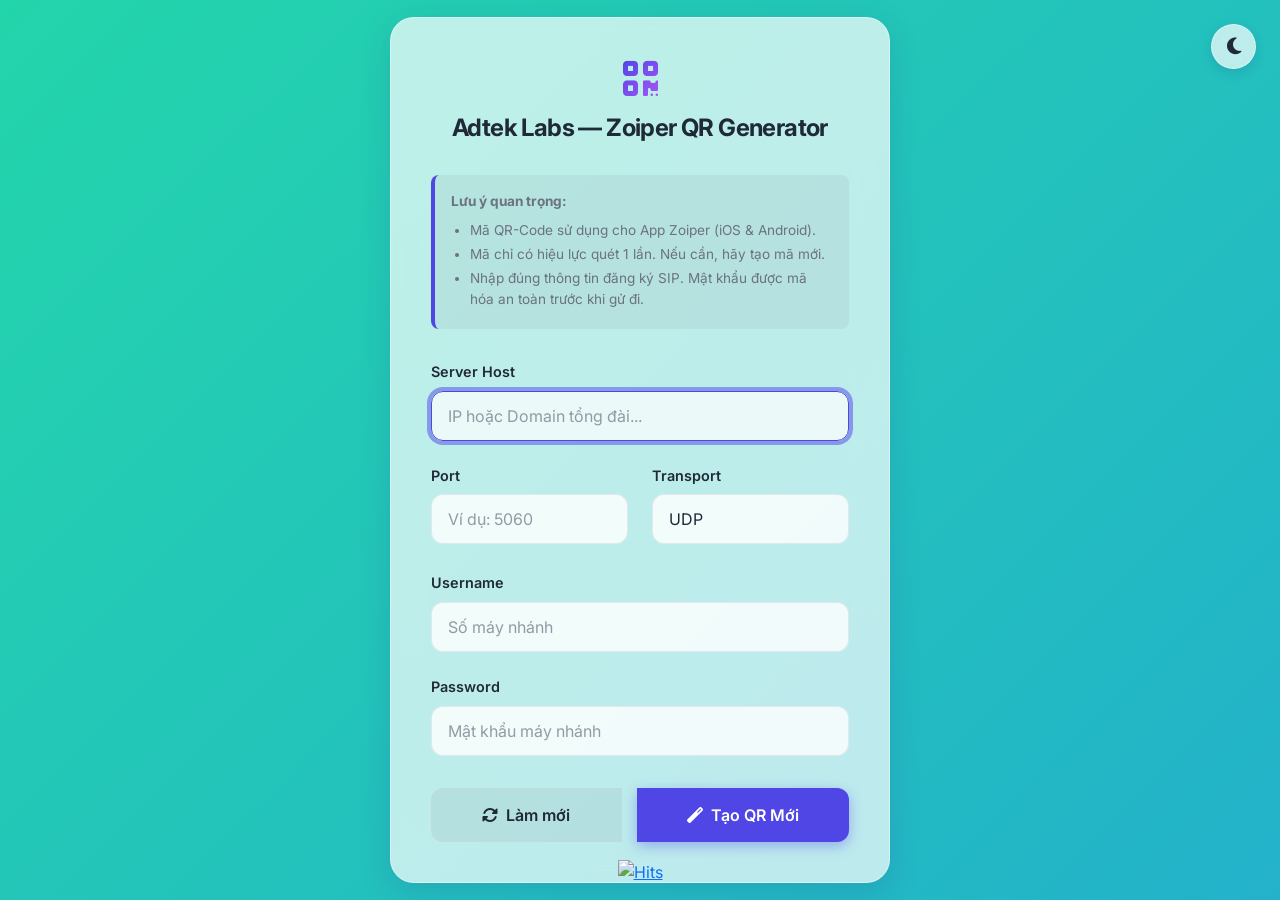
==== commit cb16a625: "feat: hien thi so luot truy cap" ====
--- a/index.html
+++ b/index.html
@@ -87,6 +87,11 @@
     </div>
   </div>
 
+  <!-- Footer with Visitor Counter -->
+  <div class="fixed-bottom text-center mb-3">
+    <a href="https://hits.seeyoufarm.com"><img src="https://hits.seeyoufarm.com/api/count/incr/badge.svg?url=https%3A%2F%2Fadtek93.github.io%2Fzoiper-qrcode&count_bg=%234F46E5&title_bg=%23555555&icon=&icon_color=%23E7E7E7&title=L%C6%B0%E1%BB%A3t+truy+c%E1%BA%ADp&edge_flat=false" alt="Hits"/></a>
+  </div>
+
   <!-- QR Modal -->
   <div class="modal fade" id="qrModal" tabindex="-1" aria-labelledby="qrModalLabel" aria-hidden="true">
     <div class="modal-dialog modal-dialog-centered modal-sm">
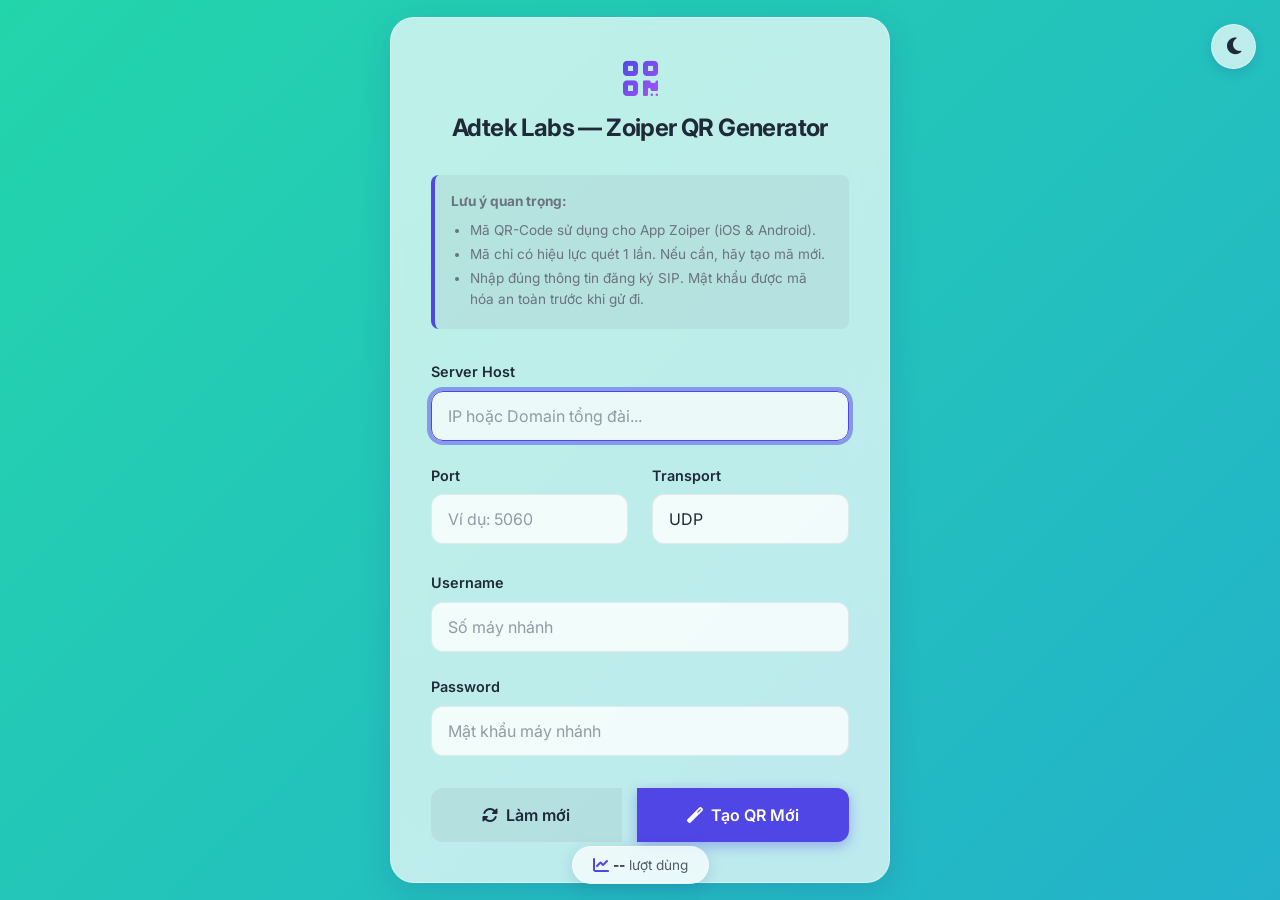
==== commit 599038f7: "feat: doi counter sang html glassmorphism ket hop counterapi.dev" ====
--- a/index.html
+++ b/index.html
@@ -89,7 +89,11 @@
 
   <!-- Footer with Visitor Counter -->
   <div class="fixed-bottom text-center mb-3">
-    <a href="https://hits.seeyoufarm.com"><img src="https://hits.seeyoufarm.com/api/count/incr/badge.svg?url=https%3A%2F%2Fadtek93.github.io%2Fzoiper-qrcode&count_bg=%234F46E5&title_bg=%23555555&icon=&icon_color=%23E7E7E7&title=L%C6%B0%E1%BB%A3t+truy+c%E1%BA%ADp&edge_flat=false" alt="Hits"/></a>
+    <div class="counter-pill" id="counter-pill" title="Tổng số lượt truy cập">
+      <i class="fas fa-chart-line"></i>
+      <span class="ms-1 fw-bold" id="visit-count"><i class="fas fa-circle-notch fa-spin"></i></span>
+      <span class="ms-1 opacity-75">lượt dùng</span>
+    </div>
   </div>
 
   <!-- QR Modal -->
--- a/css/style.css
+++ b/css/style.css
@@ -360,3 +360,31 @@
     align-items: flex-start;
   }
 }
+
+/* Glass Counter Pill */
+.counter-pill {
+  display: inline-flex;
+  align-items: center;
+  justify-content: center;
+  background: var(--glass-bg);
+  backdrop-filter: blur(12px);
+  -webkit-backdrop-filter: blur(12px);
+  border: 1px solid var(--glass-border);
+  padding: 0.5rem 1.25rem;
+  border-radius: 50px;
+  color: var(--text-main);
+  font-size: 0.85rem;
+  box-shadow: 0 4px 16px var(--glass-shadow);
+  transition: var(--transition);
+  cursor: default;
+}
+
+.counter-pill:hover {
+  transform: translateY(-2px);
+  box-shadow: 0 6px 20px var(--glass-shadow);
+}
+
+.counter-pill i {
+  color: var(--primary-color);
+  font-size: 1rem;
+}
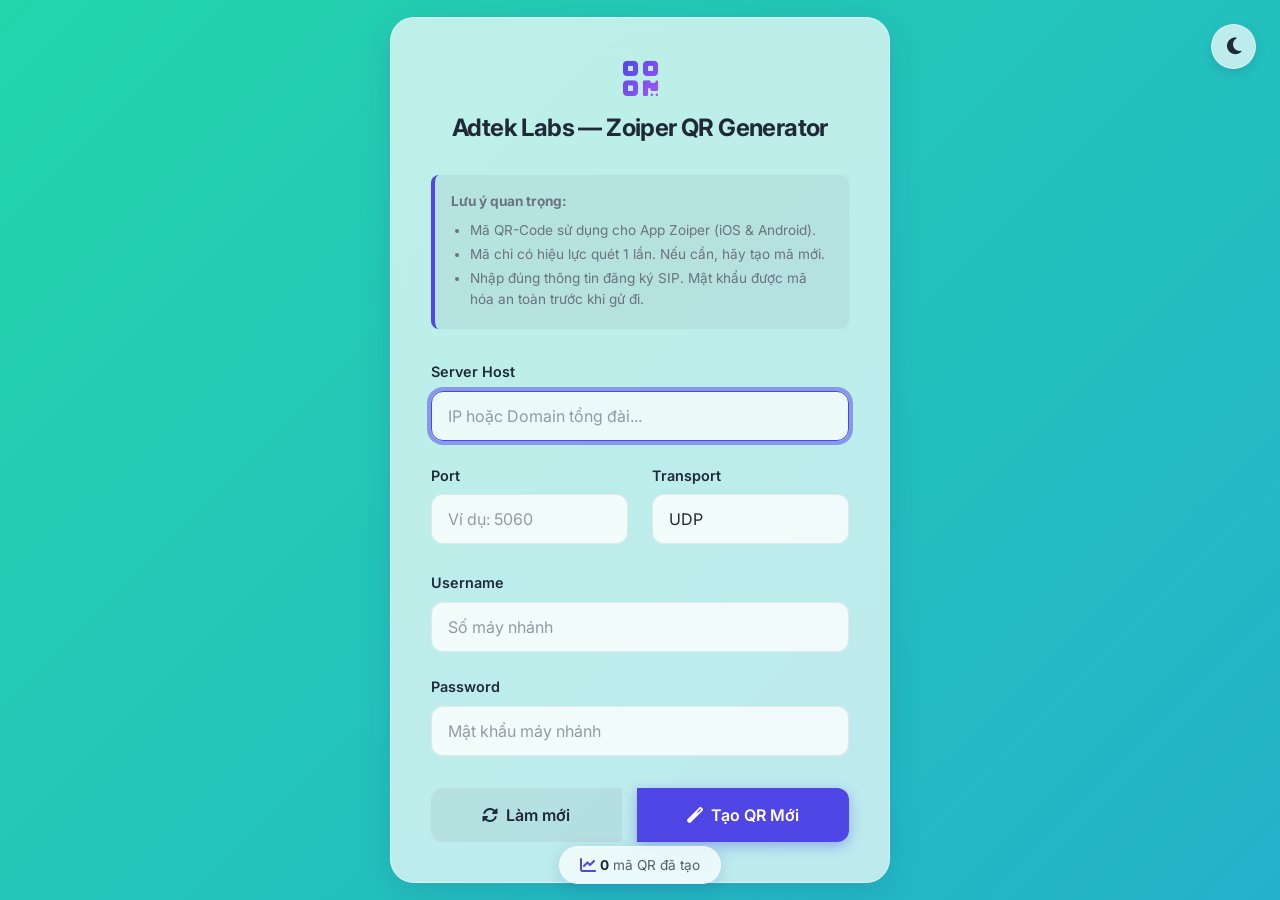
==== commit 51aee825: "fix: dem so luot bam tao button thay vi page-load" ====
--- a/index.html
+++ b/index.html
@@ -92,7 +92,7 @@
     <div class="counter-pill" id="counter-pill" title="Tổng số lượt truy cập">
       <i class="fas fa-chart-line"></i>
       <span class="ms-1 fw-bold" id="visit-count"><i class="fas fa-circle-notch fa-spin"></i></span>
-      <span class="ms-1 opacity-75">lượt dùng</span>
+      <span class="ms-1 opacity-75">mã QR đã tạo</span>
     </div>
   </div>
 
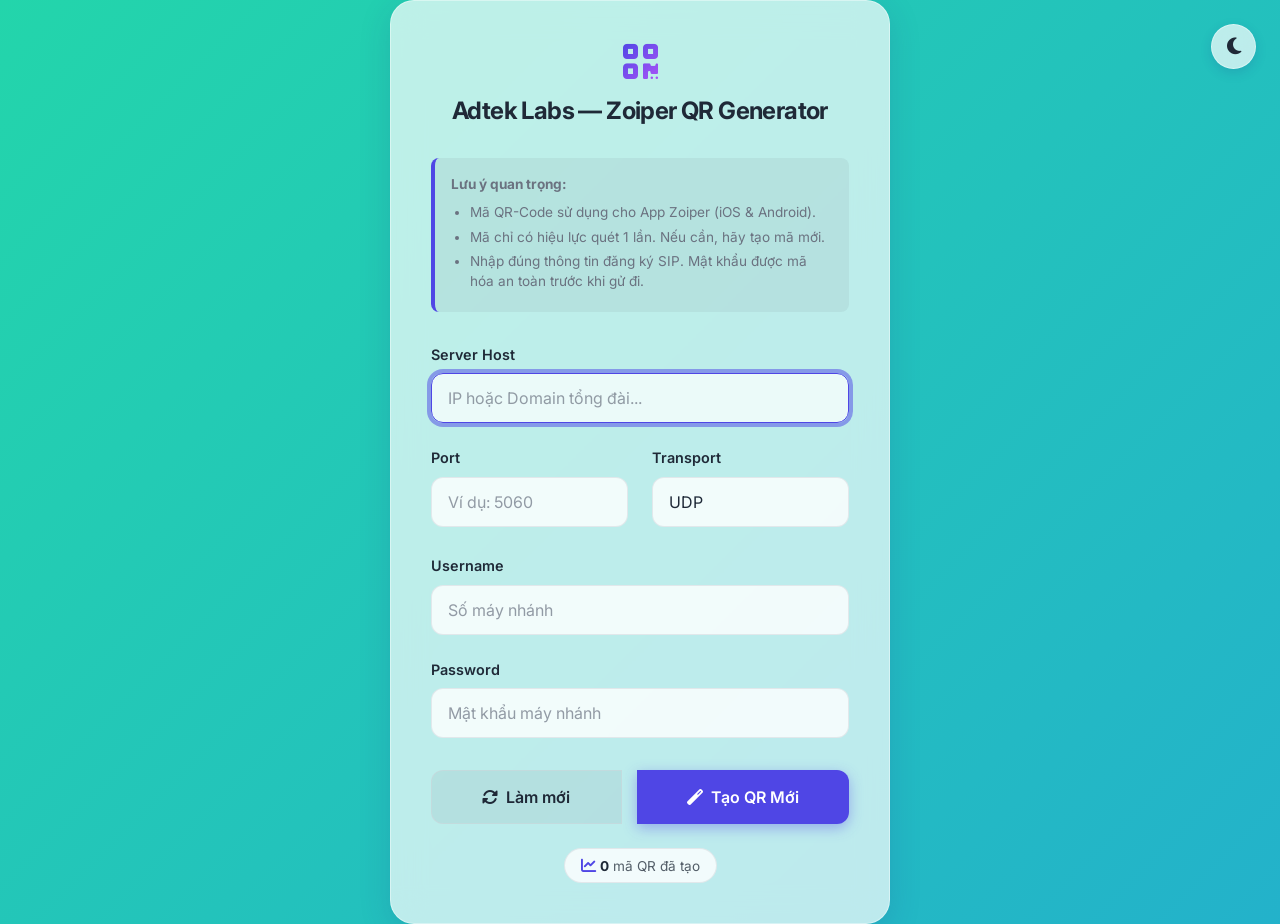
==== commit 8a83f8af: "style: dua counter vao ben trong the form de nhat quan voi thiet ke" ====
--- a/index.html
+++ b/index.html
@@ -84,15 +84,15 @@
           </button>
         </div>
       </form>
-    </div>
-  </div>
 
-  <!-- Footer with Visitor Counter -->
-  <div class="fixed-bottom text-center mb-3">
-    <div class="counter-pill" id="counter-pill" title="Tổng số lượt truy cập">
-      <i class="fas fa-chart-line"></i>
-      <span class="ms-1 fw-bold" id="visit-count"><i class="fas fa-circle-notch fa-spin"></i></span>
-      <span class="ms-1 opacity-75">mã QR đã tạo</span>
+      <!-- Counter integrated into card -->
+      <div class="d-flex justify-content-center mt-4">
+        <div class="counter-inline" title="Tổng số mã QR đã được tạo">
+          <i class="fas fa-chart-line"></i>
+          <span class="ms-1 fw-bold" id="visit-count"><i class="fas fa-circle-notch fa-spin"></i></span>
+          <span class="ms-1 opacity-75">mã QR đã tạo</span>
+        </div>
+      </div>
     </div>
   </div>
 
--- a/css/style.css
+++ b/css/style.css
@@ -361,30 +361,26 @@
   }
 }
 
-/* Glass Counter Pill */
-.counter-pill {
+/* Inline Counter */
+.counter-inline {
   display: inline-flex;
   align-items: center;
   justify-content: center;
-  background: var(--glass-bg);
-  backdrop-filter: blur(12px);
-  -webkit-backdrop-filter: blur(12px);
-  border: 1px solid var(--glass-border);
-  padding: 0.5rem 1.25rem;
+  background: var(--input-bg);
+  border: 1px solid var(--input-border);
+  padding: 0.4rem 1rem;
   border-radius: 50px;
   color: var(--text-main);
   font-size: 0.85rem;
-  box-shadow: 0 4px 16px var(--glass-shadow);
   transition: var(--transition);
   cursor: default;
 }
 
-.counter-pill:hover {
-  transform: translateY(-2px);
-  box-shadow: 0 6px 20px var(--glass-shadow);
-}
-
-.counter-pill i {
+.counter-inline:hover {
+  background: var(--glass-border);
+}
+
+.counter-inline i {
   color: var(--primary-color);
-  font-size: 1rem;
-}
+  font-size: 0.95rem;
+}
